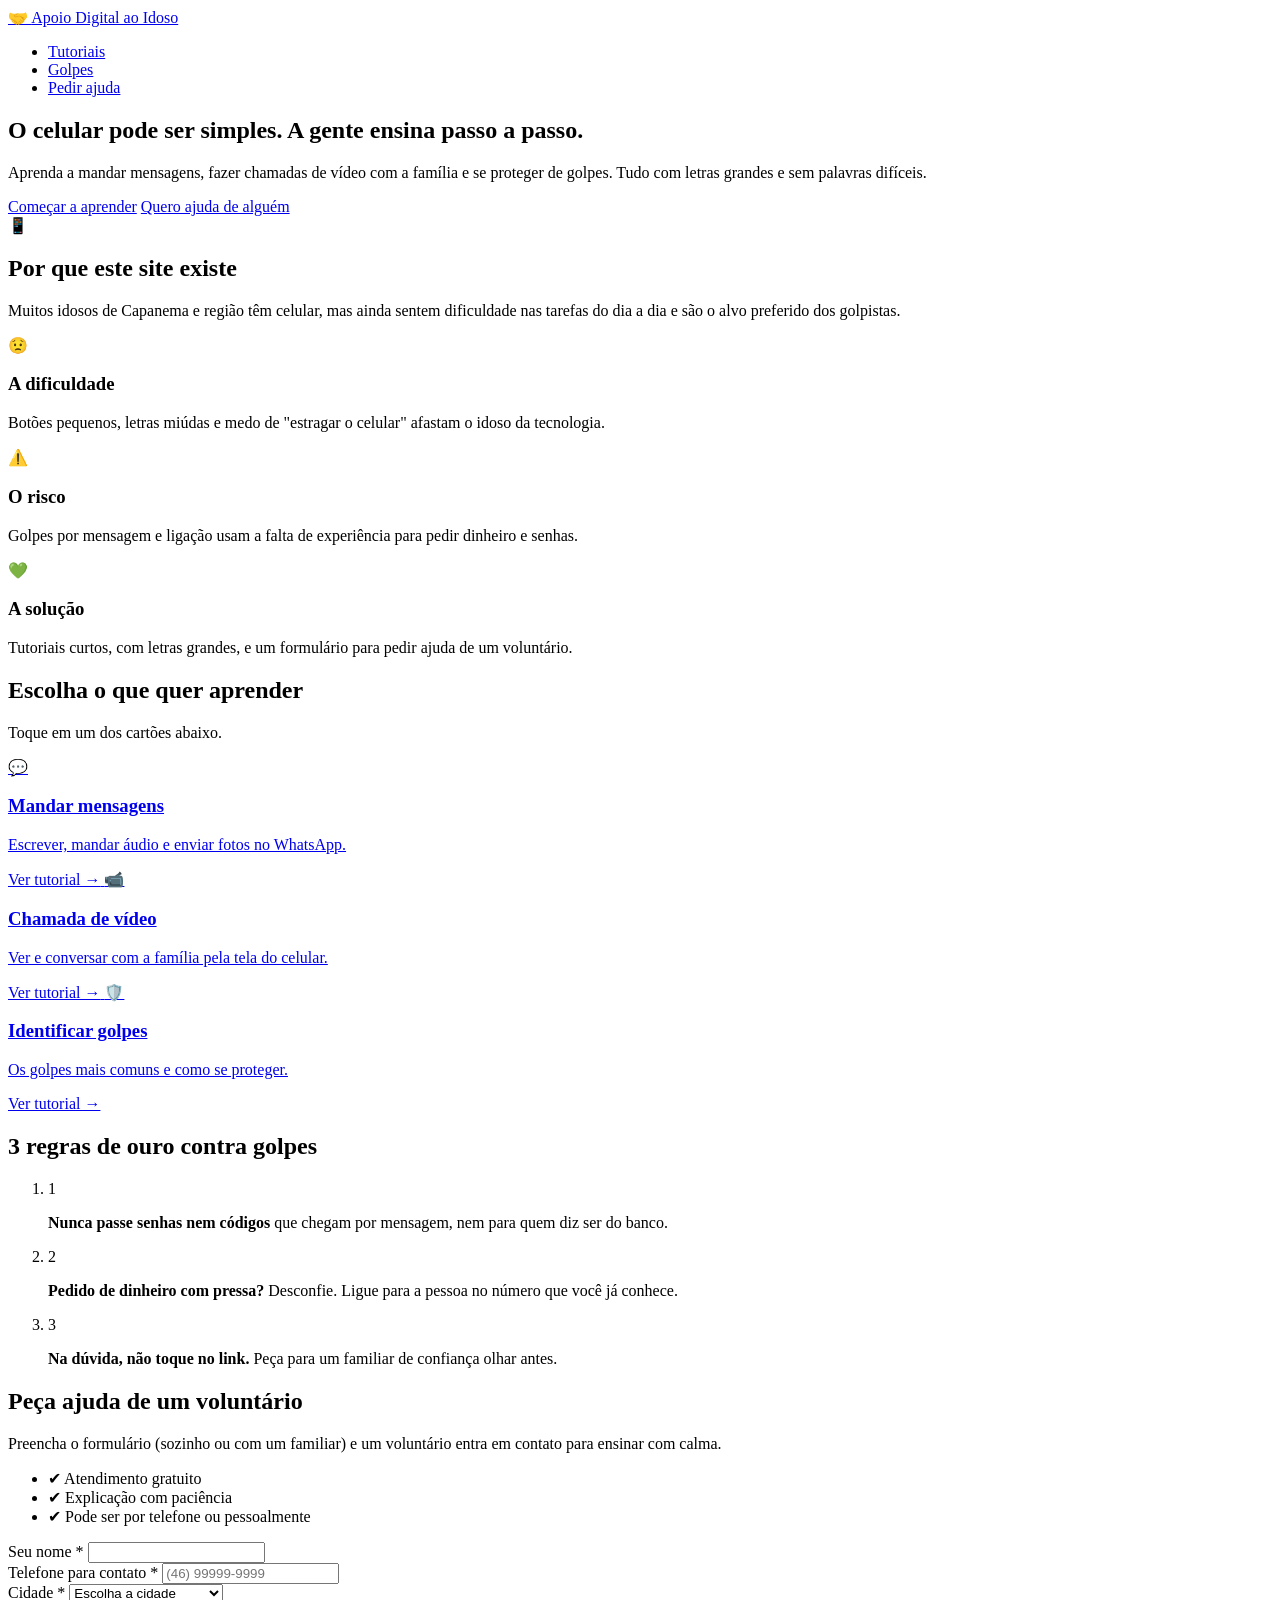
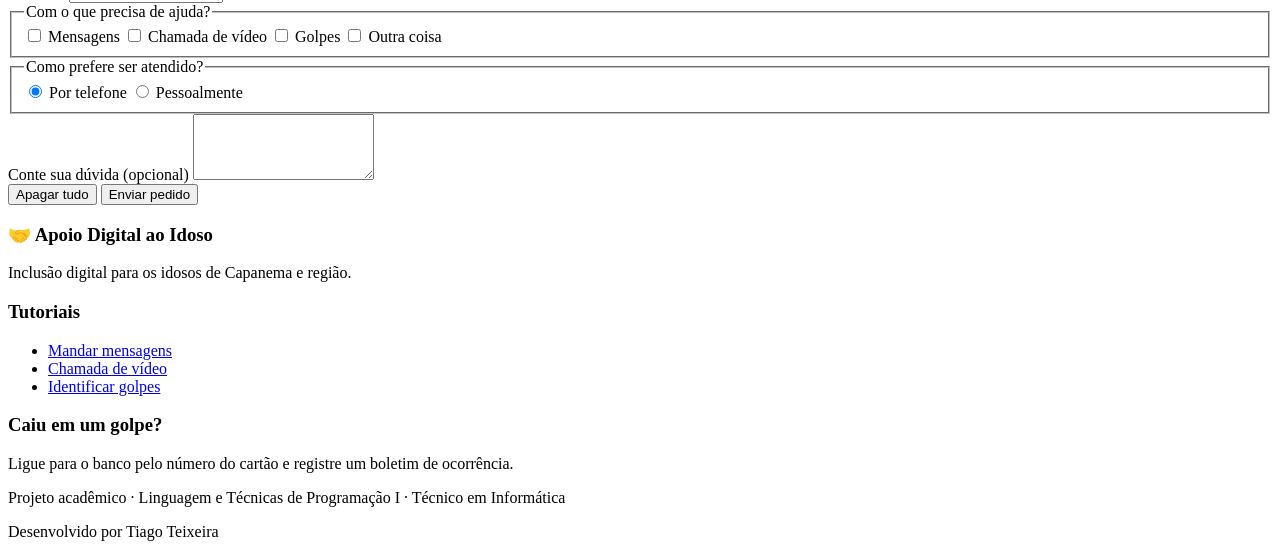
==== index.html @ 799667c9 "Estrutura HTML das páginas e README do projeto" ====
<!DOCTYPE html>
<html lang="pt-BR">
<head>
  <meta charset="UTF-8">
  <!-- viewport: obrigatório para o design responsivo funcionar no celular -->
  <meta name="viewport" content="width=device-width, initial-scale=1.0">
  <meta name="description" content="Apoio Digital ao Idoso: tutoriais simples, com letras grandes, para usar mensagens, fazer chamadas de vídeo e reconhecer golpes no celular.">
  <title>Apoio Digital ao Idoso | Capanema e Região</title>
  <link rel="icon" href="data:image/svg+xml,<svg xmlns='http://www.w3.org/2000/svg' viewBox='0 0 100 100'><text y='.9em' font-size='90'>🤝</text></svg>">
  <link rel="preconnect" href="https://fonts.googleapis.com">
  <link rel="preconnect" href="https://fonts.gstatic.com" crossorigin>
  <link href="https://fonts.googleapis.com/css2?family=Atkinson+Hyperlegible:wght@400;700&display=swap" rel="stylesheet">
  <link rel="stylesheet" href="css/style.css">
</head>
<body>

  <!-- ========== CABEÇALHO ========== -->
  <header class="cabecalho">
    <div class="container cabecalho-conteudo">
      <a href="index.html" class="logo">
        <span aria-hidden="true">🤝</span>
        <span>Apoio Digital ao Idoso</span>
      </a>
      <nav aria-label="Menu principal">
        <ul class="menu">
          <li><a href="#tutoriais">Tutoriais</a></li>
          <li><a href="golpes.html">Golpes</a></li>
          <li><a href="#ajuda" class="menu-destaque">Pedir ajuda</a></li>
        </ul>
      </nav>
    </div>
  </header>

  <main>

    <!-- ========== HERO (apresentação) ========== -->
    <section class="hero">
      <div class="container hero-conteudo">
        <div class="hero-texto">
          <h1>O celular pode ser simples. A gente ensina passo a passo.</h1>
          <p>
            Aprenda a mandar mensagens, fazer chamadas de vídeo com a família
            e se proteger de golpes. Tudo com letras grandes e sem palavras difíceis.
          </p>
          <div class="hero-botoes">
            <a href="#tutoriais" class="botao botao-primario">Começar a aprender</a>
            <a href="#ajuda" class="botao botao-secundario">Quero ajuda de alguém</a>
          </div>
        </div>
        <div class="hero-ilustracao" aria-hidden="true">📱</div>
      </div>
    </section>

    <!-- ========== A DEMANDA ========== -->
    <section id="demanda" class="secao">
      <div class="container">
        <h2 class="secao-titulo">Por que este site existe</h2>
        <p class="secao-subtitulo">
          Muitos idosos de Capanema e região têm celular, mas ainda sentem dificuldade
          nas tarefas do dia a dia e são o alvo preferido dos golpistas.
        </p>

        <div class="demanda">
          <article class="demanda-card">
            <span class="demanda-icone" aria-hidden="true">😟</span>
            <h3>A dificuldade</h3>
            <p>Botões pequenos, letras miúdas e medo de "estragar o celular" afastam o idoso da tecnologia.</p>
          </article>
          <article class="demanda-card">
            <span class="demanda-icone" aria-hidden="true">⚠️</span>
            <h3>O risco</h3>
            <p>Golpes por mensagem e ligação usam a falta de experiência para pedir dinheiro e senhas.</p>
          </article>
          <article class="demanda-card">
            <span class="demanda-icone" aria-hidden="true">💚</span>
            <h3>A solução</h3>
            <p>Tutoriais curtos, com letras grandes, e um formulário para pedir ajuda de um voluntário.</p>
          </article>
        </div>
      </div>
    </section>

    <!-- ========== TUTORIAIS ========== -->
    <section id="tutoriais" class="secao secao-alternada">
      <div class="container">
        <h2 class="secao-titulo">Escolha o que quer aprender</h2>
        <p class="secao-subtitulo">Toque em um dos cartões abaixo.</p>

        <div class="tutoriais">
          <a href="mensagens.html" class="card-tutorial">
            <span class="card-icone" aria-hidden="true">💬</span>
            <h3>Mandar mensagens</h3>
            <p>Escrever, mandar áudio e enviar fotos no WhatsApp.</p>
            <span class="card-acao">Ver tutorial →</span>
          </a>

          <a href="chamada-video.html" class="card-tutorial">
            <span class="card-icone" aria-hidden="true">📹</span>
            <h3>Chamada de vídeo</h3>
            <p>Ver e conversar com a família pela tela do celular.</p>
            <span class="card-acao">Ver tutorial →</span>
          </a>

          <a href="golpes.html" class="card-tutorial card-alerta">
            <span class="card-icone" aria-hidden="true">🛡️</span>
            <h3>Identificar golpes</h3>
            <p>Os golpes mais comuns e como se proteger.</p>
            <span class="card-acao">Ver tutorial →</span>
          </a>
        </div>
      </div>
    </section>

    <!-- ========== REGRAS DE OURO ========== -->
    <section class="secao">
      <div class="container">
        <h2 class="secao-titulo">3 regras de ouro contra golpes</h2>

        <ol class="regras">
          <li class="regra">
            <span class="regra-numero">1</span>
            <p><strong>Nunca passe senhas nem códigos</strong> que chegam por mensagem, nem para quem diz ser do banco.</p>
          </li>
          <li class="regra">
            <span class="regra-numero">2</span>
            <p><strong>Pedido de dinheiro com pressa?</strong> Desconfie. Ligue para a pessoa no número que você já conhece.</p>
          </li>
          <li class="regra">
            <span class="regra-numero">3</span>
            <p><strong>Na dúvida, não toque no link.</strong> Peça para um familiar de confiança olhar antes.</p>
          </li>
        </ol>
      </div>
    </section>

    <!-- ========== PEDIR AJUDA (formulário) ========== -->
    <section id="ajuda" class="secao secao-alternada">
      <div class="container ajuda">
        <aside class="ajuda-info">
          <h2>Peça ajuda de um voluntário</h2>
          <p>
            Preencha o formulário (sozinho ou com um familiar) e um voluntário
            entra em contato para ensinar com calma.
          </p>
          <ul class="vantagens">
            <li>✔ Atendimento gratuito</li>
            <li>✔ Explicação com paciência</li>
            <li>✔ Pode ser por telefone ou pessoalmente</li>
          </ul>
        </aside>

        <!-- O site é estático (sem servidor): o envio leva para a página obrigado.html -->
        <form class="formulario" action="obrigado.html" method="get">

          <div class="linha">
            <div class="campo">
              <label for="nome">Seu nome *</label>
              <input type="text" id="nome" name="nome" required>
            </div>
            <div class="campo">
              <label for="telefone">Telefone para contato *</label>
              <input type="tel" id="telefone" name="telefone" placeholder="(46) 99999-9999" required>
            </div>
          </div>

          <div class="campo">
            <label for="municipio">Cidade *</label>
            <select id="municipio" name="municipio" required>
              <option value="">Escolha a cidade</option>
              <option>Capanema</option>
              <option>Planalto</option>
              <option>Pérola d'Oeste</option>
              <option>Realeza</option>
              <option>Pranchita</option>
              <option>Ampére</option>
              <option>Bela Vista da Caroba</option>
              <option>Santa Izabel do Oeste</option>
              <option>Outra</option>
            </select>
          </div>

          <fieldset>
            <legend>Com o que precisa de ajuda?</legend>
            <div class="opcoes">
              <label><input type="checkbox" name="assunto" value="mensagens"> Mensagens</label>
              <label><input type="checkbox" name="assunto" value="video"> Chamada de vídeo</label>
              <label><input type="checkbox" name="assunto" value="golpes"> Golpes</label>
              <label><input type="checkbox" name="assunto" value="outro"> Outra coisa</label>
            </div>
          </fieldset>

          <fieldset>
            <legend>Como prefere ser atendido?</legend>
            <div class="opcoes">
              <label><input type="radio" name="atendimento" value="telefone" checked> Por telefone</label>
              <label><input type="radio" name="atendimento" value="presencial"> Pessoalmente</label>
            </div>
          </fieldset>

          <div class="campo">
            <label for="mensagem">Conte sua dúvida (opcional)</label>
            <textarea id="mensagem" name="mensagem" rows="4"></textarea>
          </div>

          <div class="form-botoes">
            <button type="reset" class="botao botao-limpar">Apagar tudo</button>
            <button type="submit" class="botao botao-primario">Enviar pedido</button>
          </div>
        </form>
      </div>
    </section>

  </main>

  <!-- ========== RODAPÉ ========== -->
  <footer class="rodape">
    <div class="container rodape-conteudo">
      <div class="rodape-coluna">
        <h3>🤝 Apoio Digital ao Idoso</h3>
        <p>Inclusão digital para os idosos de Capanema e região.</p>
      </div>
      <div class="rodape-coluna">
        <h3>Tutoriais</h3>
        <ul>
          <li><a href="mensagens.html">Mandar mensagens</a></li>
          <li><a href="chamada-video.html">Chamada de vídeo</a></li>
          <li><a href="golpes.html">Identificar golpes</a></li>
        </ul>
      </div>
      <div class="rodape-coluna">
        <h3>Caiu em um golpe?</h3>
        <p>Ligue para o banco pelo número do cartão e registre um boletim de ocorrência.</p>
      </div>
    </div>
    <div class="container rodape-final">
      <p>Projeto acadêmico · Linguagem e Técnicas de Programação I · Técnico em Informática</p>
      <p>Desenvolvido por Tiago Teixeira</p>
    </div>
  </footer>

</body>
</html>
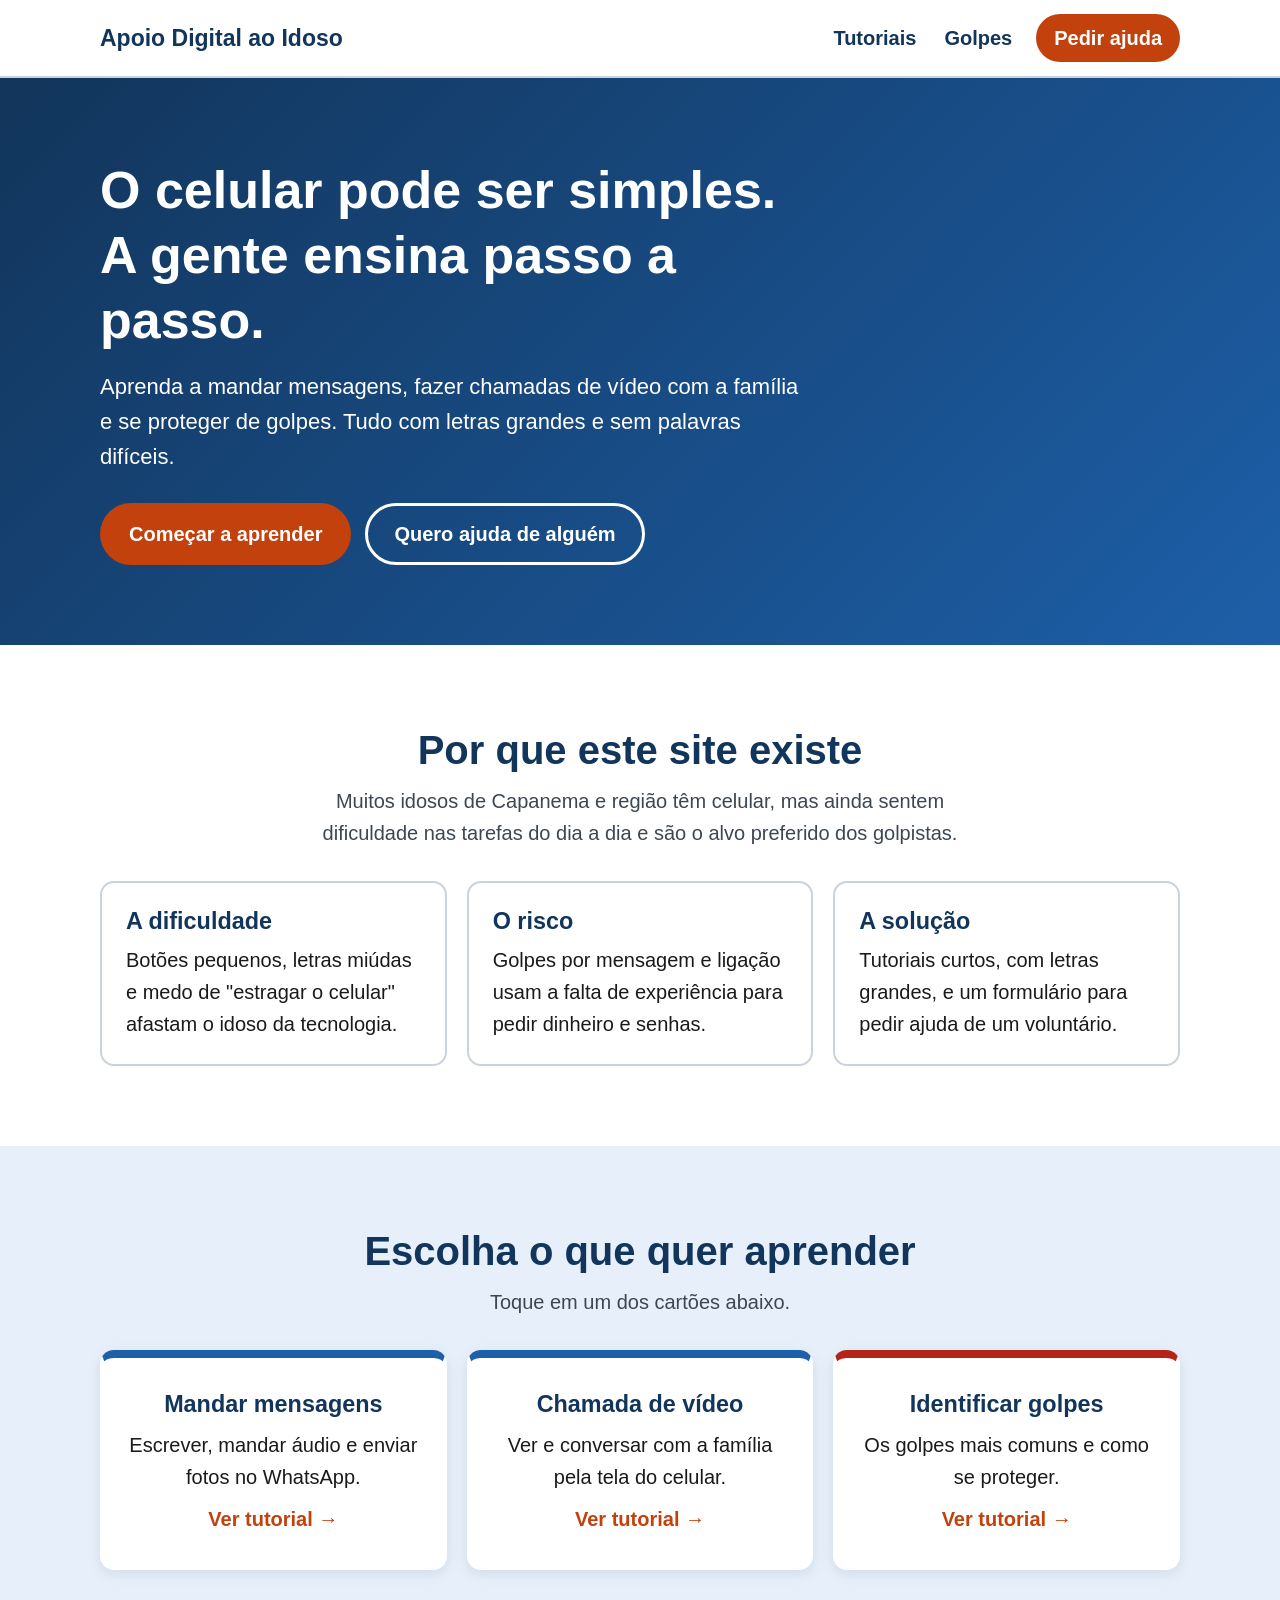
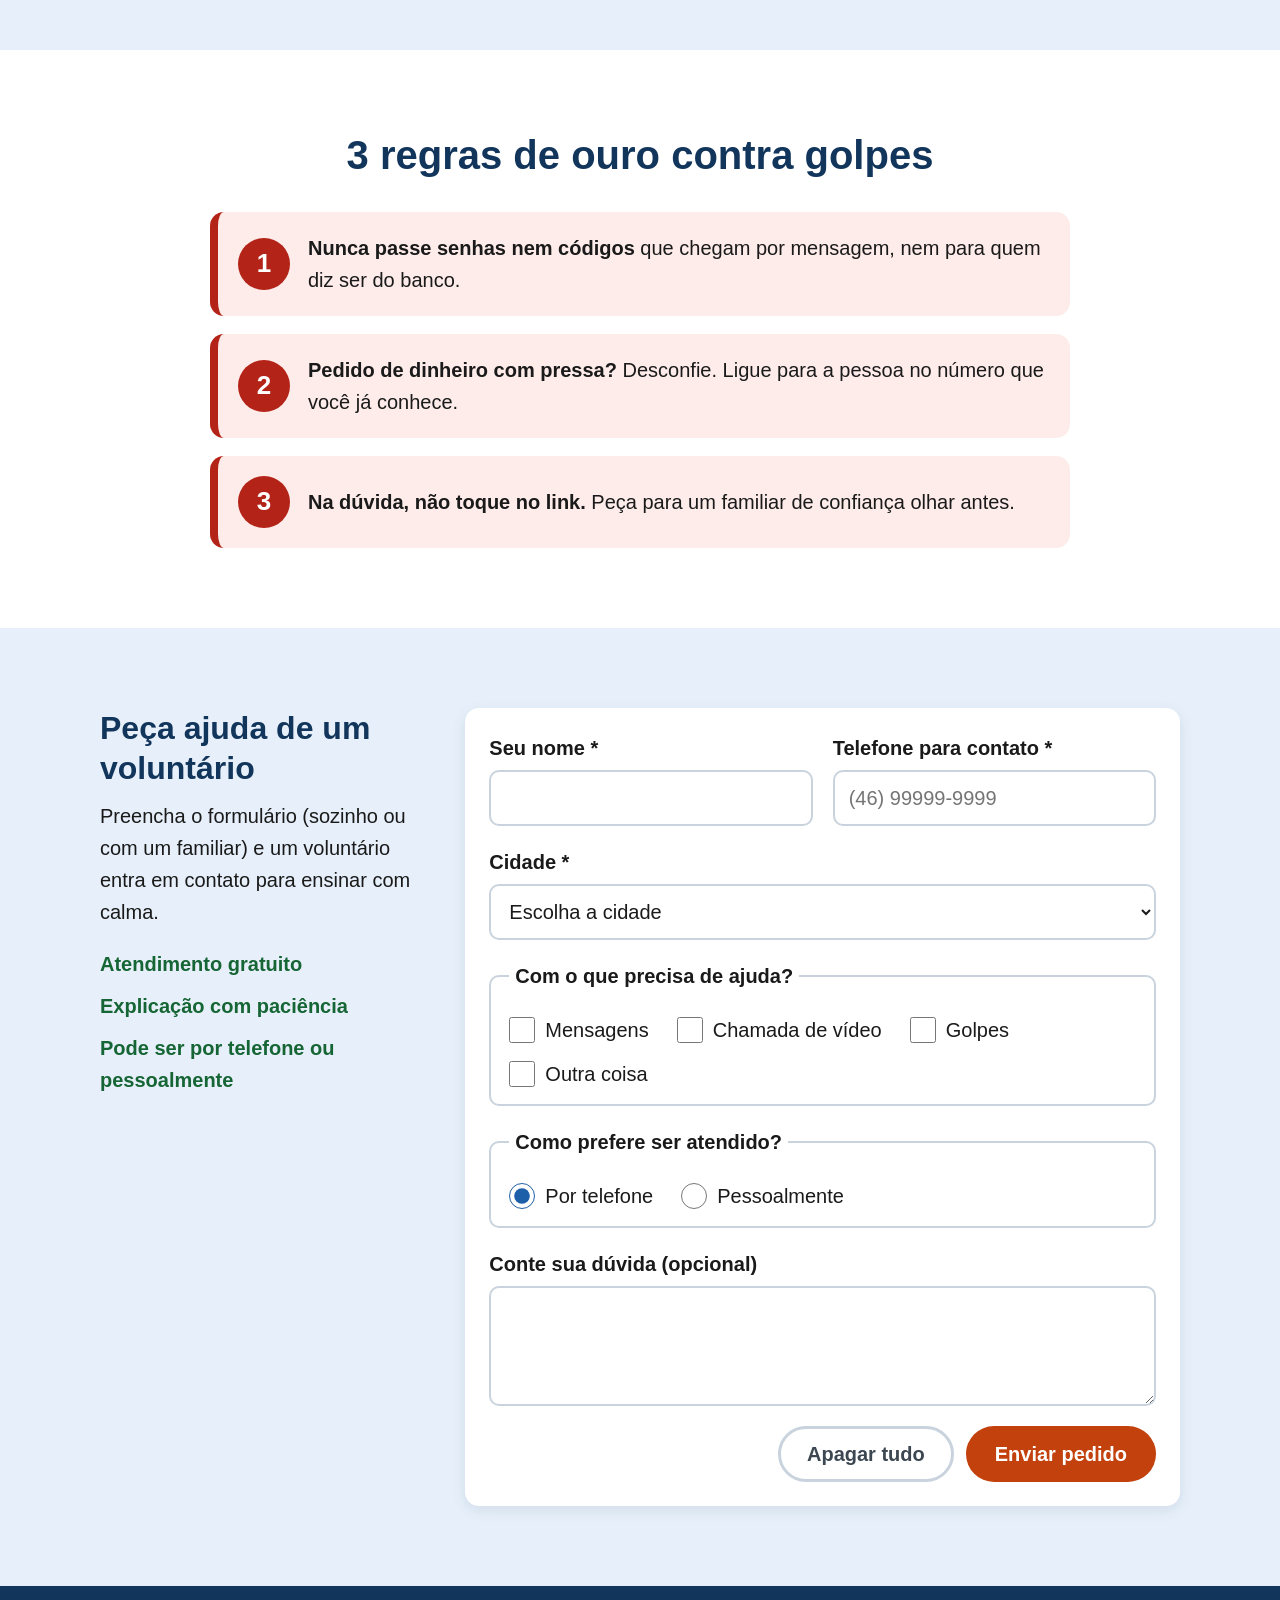
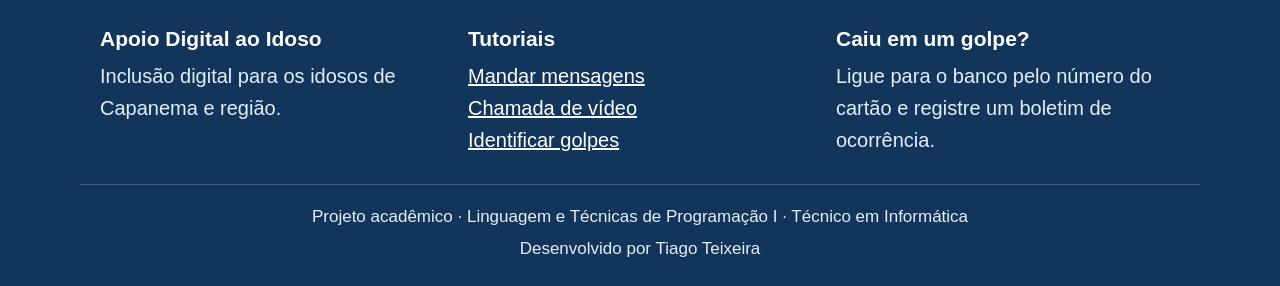
==== commit 29410be6: "ajustes no index: tira emojis e simplifica comentarios" ====
--- a/index.html
+++ b/index.html
@@ -2,11 +2,9 @@
 <html lang="pt-BR">
 <head>
   <meta charset="UTF-8">
-  <!-- viewport: obrigatório para o design responsivo funcionar no celular -->
   <meta name="viewport" content="width=device-width, initial-scale=1.0">
   <meta name="description" content="Apoio Digital ao Idoso: tutoriais simples, com letras grandes, para usar mensagens, fazer chamadas de vídeo e reconhecer golpes no celular.">
   <title>Apoio Digital ao Idoso | Capanema e Região</title>
-  <link rel="icon" href="data:image/svg+xml,<svg xmlns='http://www.w3.org/2000/svg' viewBox='0 0 100 100'><text y='.9em' font-size='90'>🤝</text></svg>">
   <link rel="preconnect" href="https://fonts.googleapis.com">
   <link rel="preconnect" href="https://fonts.gstatic.com" crossorigin>
   <link href="https://fonts.googleapis.com/css2?family=Atkinson+Hyperlegible:wght@400;700&display=swap" rel="stylesheet">
@@ -14,11 +12,10 @@
 </head>
 <body>
 
-  <!-- ========== CABEÇALHO ========== -->
+  <!-- cabeçalho -->
   <header class="cabecalho">
     <div class="container cabecalho-conteudo">
       <a href="index.html" class="logo">
-        <span aria-hidden="true">🤝</span>
         <span>Apoio Digital ao Idoso</span>
       </a>
       <nav aria-label="Menu principal">
@@ -33,7 +30,7 @@
 
   <main>
 
-    <!-- ========== HERO (apresentação) ========== -->
+    <!-- hero (apresentação) -->
     <section class="hero">
       <div class="container hero-conteudo">
         <div class="hero-texto">
@@ -47,11 +44,10 @@
             <a href="#ajuda" class="botao botao-secundario">Quero ajuda de alguém</a>
           </div>
         </div>
-        <div class="hero-ilustracao" aria-hidden="true">📱</div>
-      </div>
-    </section>
-
-    <!-- ========== A DEMANDA ========== -->
+      </div>
+    </section>
+
+    <!-- a demanda -->
     <section id="demanda" class="secao">
       <div class="container">
         <h2 class="secao-titulo">Por que este site existe</h2>
@@ -62,17 +58,14 @@
 
         <div class="demanda">
           <article class="demanda-card">
-            <span class="demanda-icone" aria-hidden="true">😟</span>
             <h3>A dificuldade</h3>
             <p>Botões pequenos, letras miúdas e medo de "estragar o celular" afastam o idoso da tecnologia.</p>
           </article>
           <article class="demanda-card">
-            <span class="demanda-icone" aria-hidden="true">⚠️</span>
             <h3>O risco</h3>
             <p>Golpes por mensagem e ligação usam a falta de experiência para pedir dinheiro e senhas.</p>
           </article>
           <article class="demanda-card">
-            <span class="demanda-icone" aria-hidden="true">💚</span>
             <h3>A solução</h3>
             <p>Tutoriais curtos, com letras grandes, e um formulário para pedir ajuda de um voluntário.</p>
           </article>
@@ -80,7 +73,7 @@
       </div>
     </section>
 
-    <!-- ========== TUTORIAIS ========== -->
+    <!-- tutoriais -->
     <section id="tutoriais" class="secao secao-alternada">
       <div class="container">
         <h2 class="secao-titulo">Escolha o que quer aprender</h2>
@@ -88,21 +81,18 @@
 
         <div class="tutoriais">
           <a href="mensagens.html" class="card-tutorial">
-            <span class="card-icone" aria-hidden="true">💬</span>
             <h3>Mandar mensagens</h3>
             <p>Escrever, mandar áudio e enviar fotos no WhatsApp.</p>
             <span class="card-acao">Ver tutorial →</span>
           </a>
 
           <a href="chamada-video.html" class="card-tutorial">
-            <span class="card-icone" aria-hidden="true">📹</span>
             <h3>Chamada de vídeo</h3>
             <p>Ver e conversar com a família pela tela do celular.</p>
             <span class="card-acao">Ver tutorial →</span>
           </a>
 
           <a href="golpes.html" class="card-tutorial card-alerta">
-            <span class="card-icone" aria-hidden="true">🛡️</span>
             <h3>Identificar golpes</h3>
             <p>Os golpes mais comuns e como se proteger.</p>
             <span class="card-acao">Ver tutorial →</span>
@@ -111,7 +101,7 @@
       </div>
     </section>
 
-    <!-- ========== REGRAS DE OURO ========== -->
+    <!-- regras de ouro -->
     <section class="secao">
       <div class="container">
         <h2 class="secao-titulo">3 regras de ouro contra golpes</h2>
@@ -133,7 +123,7 @@
       </div>
     </section>
 
-    <!-- ========== PEDIR AJUDA (formulário) ========== -->
+    <!-- pedir ajuda (formulário) -->
     <section id="ajuda" class="secao secao-alternada">
       <div class="container ajuda">
         <aside class="ajuda-info">
@@ -143,13 +133,13 @@
             entra em contato para ensinar com calma.
           </p>
           <ul class="vantagens">
-            <li>✔ Atendimento gratuito</li>
-            <li>✔ Explicação com paciência</li>
-            <li>✔ Pode ser por telefone ou pessoalmente</li>
+            <li>Atendimento gratuito</li>
+            <li>Explicação com paciência</li>
+            <li>Pode ser por telefone ou pessoalmente</li>
           </ul>
         </aside>
 
-        <!-- O site é estático (sem servidor): o envio leva para a página obrigado.html -->
+        <!-- sem back-end, por enquanto o form so manda pra pagina obrigado -->
         <form class="formulario" action="obrigado.html" method="get">
 
           <div class="linha">
@@ -212,11 +202,11 @@
 
   </main>
 
-  <!-- ========== RODAPÉ ========== -->
+  <!-- rodapé -->
   <footer class="rodape">
     <div class="container rodape-conteudo">
       <div class="rodape-coluna">
-        <h3>🤝 Apoio Digital ao Idoso</h3>
+        <h3>Apoio Digital ao Idoso</h3>
         <p>Inclusão digital para os idosos de Capanema e região.</p>
       </div>
       <div class="rodape-coluna">
--- a/css/style.css
+++ b/css/style.css
@@ -0,0 +1,817 @@
+/* =========================================================
+   APOIO DIGITAL AO IDOSO — Folha de estilos
+   Pensado para o público idoso:
+   - letras grandes (base de 20px) e fonte de fácil leitura
+   - alto contraste entre texto e fundo
+   - botões grandes, fáceis de tocar (mínimo de 56px de altura)
+   Abordagem MOBILE-FIRST: estilos base para o celular e
+   media queries (min-width) para tablet (600px) e desktop (900px).
+   Layout todo construído com FLEXBOX.
+   ========================================================= */
+
+
+/* ---------- 1. Variáveis ---------- */
+:root {
+  --azul-escuro: #12355b;
+  --azul: #1d5fa8;
+  --azul-claro: #e7f0fa;
+  --laranja: #c2410c;
+  --laranja-escuro: #9a3412;
+  --vermelho: #b42318;
+  --vermelho-claro: #fdecea;
+  --verde: #166534;
+  --texto: #1a1a1a;
+  --texto-suave: #3d4752;
+  --fundo: #ffffff;
+  --borda: #c9d3de;
+  --raio: 14px;
+  --sombra: 0 4px 14px rgba(18, 53, 91, 0.10);
+}
+
+
+/* ---------- 2. Reset e estilos gerais ---------- */
+* {
+  margin: 0;
+  padding: 0;
+  box-sizing: border-box;
+}
+
+html {
+  font-size: 125%; /* 1rem = 20px: letra maior que o padrão (16px) */
+  scroll-behavior: smooth;
+}
+
+body {
+  font-family: "Atkinson Hyperlegible", Verdana, Arial, sans-serif;
+  line-height: 1.6;
+  color: var(--texto);
+  background-color: var(--fundo);
+}
+
+h1, h2, h3 {
+  line-height: 1.25;
+  color: var(--azul-escuro);
+}
+
+a {
+  color: var(--azul);
+}
+
+/* Foco bem visível para quem navega pelo teclado */
+a:focus-visible,
+button:focus-visible {
+  outline: 4px solid var(--laranja);
+  outline-offset: 3px;
+}
+
+.container {
+  width: 100%;
+  max-width: 1120px;
+  margin: 0 auto;
+  padding: 0 20px;
+}
+
+
+/* ---------- 3. Botões ---------- */
+.botao {
+  display: inline-flex;          /* flex para centralizar o texto no botão */
+  justify-content: center;
+  align-items: center;
+  min-height: 56px;              /* área de toque grande */
+  padding: 12px 26px;
+  border: 3px solid transparent;
+  border-radius: 999px;
+  font-family: inherit;
+  font-size: 1rem;
+  font-weight: 700;
+  text-align: center;
+  text-decoration: none;
+  cursor: pointer;
+  transition: transform 0.2s, background-color 0.2s;
+}
+
+.botao:hover {
+  transform: translateY(-2px);
+}
+
+.botao-primario {
+  background-color: var(--laranja);
+  color: #ffffff;
+}
+
+.botao-primario:hover {
+  background-color: var(--laranja-escuro);
+}
+
+.botao-secundario {
+  border-color: #ffffff;
+  color: #ffffff;
+}
+
+.botao-secundario:hover {
+  background-color: rgba(255, 255, 255, 0.15);
+}
+
+.botao-secundario-escuro {
+  border-color: var(--azul);
+  color: var(--azul);
+}
+
+.botao-secundario-escuro:hover {
+  background-color: var(--azul-claro);
+}
+
+.botao-limpar {
+  background-color: #ffffff;
+  border-color: var(--borda);
+  color: var(--texto-suave);
+}
+
+
+/* ---------- 4. Cabeçalho e menu ---------- */
+.cabecalho {
+  background-color: #ffffff;
+  border-bottom: 2px solid var(--borda);
+}
+
+/* Celular: logo em cima e menu embaixo */
+.cabecalho-conteudo {
+  display: flex;
+  flex-direction: column;
+  align-items: center;
+  gap: 10px;
+  padding-top: 14px;
+  padding-bottom: 14px;
+}
+
+.logo {
+  display: flex;
+  align-items: center;
+  gap: 10px;
+  font-size: 1.15rem;
+  font-weight: 700;
+  color: var(--azul-escuro);
+  text-decoration: none;
+}
+
+.menu {
+  display: flex;
+  flex-wrap: wrap;
+  justify-content: center;
+  gap: 8px 20px;
+  list-style: none;
+}
+
+.menu a {
+  display: block;
+  padding: 8px 4px;
+  font-weight: 700;
+  color: var(--azul-escuro);
+  text-decoration: none;
+}
+
+.menu a:hover {
+  text-decoration: underline;
+}
+
+.menu .menu-destaque {
+  padding: 8px 18px;
+  border-radius: 999px;
+  background-color: var(--laranja);
+  color: #ffffff;
+}
+
+
+/* ---------- 5. Hero ---------- */
+.hero {
+  padding: 48px 0;
+  background: linear-gradient(135deg, var(--azul-escuro), var(--azul));
+  color: #ffffff;
+}
+
+.hero-conteudo {
+  display: flex;
+  flex-direction: column;
+  align-items: center;
+  gap: 24px;
+}
+
+.hero h1 {
+  margin-bottom: 16px;
+  font-size: 1.8rem;
+  color: #ffffff;
+}
+
+.hero-texto p {
+  font-size: 1.1rem;
+}
+
+.hero-botoes {
+  display: flex;
+  flex-direction: column; /* celular: um botão embaixo do outro */
+  gap: 14px;
+  margin-top: 28px;
+}
+
+.hero-ilustracao {
+  display: flex;
+  justify-content: center;
+  align-items: center;
+  width: 160px;
+  height: 160px;
+  border-radius: 50%;
+  background-color: rgba(255, 255, 255, 0.12);
+  font-size: 5rem;
+}
+
+
+/* ---------- 6. Seções ---------- */
+.secao {
+  padding: 56px 0;
+}
+
+.secao-alternada {
+  background-color: var(--azul-claro);
+}
+
+.secao-titulo {
+  font-size: 1.6rem;
+  text-align: center;
+}
+
+.secao-subtitulo {
+  max-width: 700px;
+  margin: 10px auto 32px;
+  text-align: center;
+  color: var(--texto-suave);
+}
+
+
+/* ---------- 7. A demanda ---------- */
+.demanda {
+  display: flex;
+  flex-direction: column;
+  gap: 20px;
+}
+
+.demanda-card {
+  flex: 1; /* os três cards dividem o espaço igualmente */
+  display: flex;
+  flex-direction: column;
+  gap: 8px;
+  padding: 24px;
+  border: 2px solid var(--borda);
+  border-radius: var(--raio);
+  background-color: #ffffff;
+}
+
+.demanda-icone {
+  font-size: 2.2rem;
+}
+
+
+/* ---------- 8. Cards de tutoriais ---------- */
+.tutoriais {
+  display: flex;
+  flex-wrap: wrap;
+  gap: 20px;
+}
+
+/* O card inteiro é um link: fácil de tocar */
+.card-tutorial {
+  flex: 1 1 100%;
+  display: flex;
+  flex-direction: column;
+  align-items: center;
+  gap: 10px;
+  padding: 32px 24px;
+  border: 3px solid transparent;
+  border-top: 8px solid var(--azul);
+  border-radius: var(--raio);
+  background-color: #ffffff;
+  color: var(--texto);
+  text-align: center;
+  text-decoration: none;
+  box-shadow: var(--sombra);
+  transition: transform 0.2s, border-color 0.2s;
+}
+
+.card-tutorial:hover {
+  transform: translateY(-4px);
+  border-color: var(--azul);
+}
+
+.card-alerta {
+  border-top-color: var(--vermelho);
+}
+
+.card-alerta:hover {
+  border-color: var(--vermelho);
+}
+
+.card-icone {
+  font-size: 3.2rem;
+}
+
+/* margin-top: auto empurra o "Ver tutorial" para o fim do card */
+.card-acao {
+  margin-top: auto;
+  font-weight: 700;
+  color: var(--laranja);
+}
+
+
+/* ---------- 9. Regras de ouro ---------- */
+.regras {
+  display: flex;
+  flex-direction: column;
+  gap: 18px;
+  max-width: 860px;
+  margin: 32px auto 0;
+  list-style: none;
+}
+
+.regra {
+  display: flex;
+  align-items: center;
+  gap: 18px;
+  padding: 20px;
+  border-left: 8px solid var(--vermelho);
+  border-radius: var(--raio);
+  background-color: var(--vermelho-claro);
+}
+
+.regra-numero {
+  flex-shrink: 0; /* o círculo não amassa */
+  display: flex;
+  justify-content: center;
+  align-items: center;
+  width: 52px;
+  height: 52px;
+  border-radius: 50%;
+  background-color: var(--vermelho);
+  color: #ffffff;
+  font-size: 1.3rem;
+  font-weight: 700;
+}
+
+
+/* ---------- 10. Formulário de ajuda ---------- */
+.ajuda {
+  display: flex;
+  flex-direction: column;
+  gap: 32px;
+}
+
+.ajuda-info {
+  flex: 1;
+}
+
+.ajuda-info h2 {
+  margin-bottom: 12px;
+  font-size: 1.6rem;
+}
+
+.vantagens {
+  display: flex;
+  flex-direction: column;
+  gap: 10px;
+  margin-top: 20px;
+  list-style: none;
+  font-weight: 700;
+  color: var(--verde);
+}
+
+.formulario {
+  flex: 2; /* o formulário ocupa o dobro do espaço do texto */
+  display: flex;
+  flex-direction: column;
+  gap: 20px;
+  padding: 24px;
+  border-radius: var(--raio);
+  background-color: #ffffff;
+  box-shadow: var(--sombra);
+}
+
+/* Celular: campos um embaixo do outro */
+.linha {
+  display: flex;
+  flex-direction: column;
+  gap: 20px;
+}
+
+.campo {
+  flex: 1;
+  display: flex;
+  flex-direction: column;
+  gap: 6px;
+}
+
+.campo label,
+legend {
+  font-weight: 700;
+}
+
+input[type="text"],
+input[type="tel"],
+select,
+textarea {
+  width: 100%;
+  min-height: 56px;
+  padding: 12px 14px;
+  border: 2px solid var(--borda);
+  border-radius: 10px;
+  font-family: inherit;
+  font-size: 1rem;
+  color: var(--texto);
+  background-color: #ffffff;
+}
+
+input:focus,
+select:focus,
+textarea:focus {
+  outline: 3px solid var(--azul);
+  border-color: var(--azul);
+}
+
+fieldset {
+  padding: 14px 18px;
+  border: 2px solid var(--borda);
+  border-radius: 10px;
+}
+
+legend {
+  padding: 0 6px;
+}
+
+.opcoes {
+  display: flex;
+  flex-wrap: wrap;
+  gap: 12px 28px;
+  margin-top: 8px;
+}
+
+.opcoes label {
+  display: flex;
+  align-items: center;
+  gap: 10px;
+  cursor: pointer;
+}
+
+/* Caixinhas maiores, fáceis de marcar */
+input[type="radio"],
+input[type="checkbox"] {
+  width: 26px;
+  height: 26px;
+  accent-color: var(--azul);
+}
+
+.form-botoes {
+  display: flex;
+  flex-direction: column-reverse; /* celular: "Enviar" fica em cima */
+  gap: 12px;
+}
+
+
+/* ---------- 11. Páginas de tutorial ---------- */
+.tutorial-topo {
+  padding: 40px 0;
+  background-color: var(--azul-escuro);
+  color: #ffffff;
+}
+
+.tutorial-topo-alerta {
+  background-color: var(--vermelho);
+}
+
+.tutorial-topo-conteudo {
+  display: flex;
+  flex-direction: column;
+  align-items: center;
+  gap: 16px;
+  text-align: center;
+}
+
+.tutorial-topo h1 {
+  margin-bottom: 10px;
+  font-size: 1.7rem;
+  color: #ffffff;
+}
+
+.tutorial-icone {
+  font-size: 4rem;
+}
+
+.tutorial {
+  padding-top: 40px;
+  padding-bottom: 56px;
+}
+
+.bloco-tutorial + .bloco-tutorial {
+  margin-top: 48px;
+}
+
+.bloco-tutorial h2 {
+  margin-bottom: 20px;
+  padding-bottom: 8px;
+  border-bottom: 3px solid var(--azul-claro);
+  font-size: 1.4rem;
+}
+
+/* Lista de passos: número à esquerda, texto à direita */
+.passos {
+  display: flex;
+  flex-direction: column;
+  gap: 16px;
+  list-style: none;
+}
+
+.passo {
+  display: flex;
+  align-items: flex-start;
+  gap: 18px;
+  padding: 20px;
+  border: 2px solid var(--borda);
+  border-radius: var(--raio);
+  background-color: #ffffff;
+}
+
+.passo-numero {
+  flex-shrink: 0;
+  display: flex;
+  justify-content: center;
+  align-items: center;
+  width: 52px;
+  height: 52px;
+  border-radius: 50%;
+  background-color: var(--azul);
+  color: #ffffff;
+  font-size: 1.3rem;
+  font-weight: 700;
+}
+
+.passo-texto {
+  flex: 1;
+}
+
+.passo-texto h3 {
+  margin-bottom: 4px;
+  font-size: 1.15rem;
+}
+
+.passo-dica {
+  margin-top: 10px;
+  padding: 10px 14px;
+  border-radius: 10px;
+  background-color: #fff7e6;
+  color: var(--texto-suave);
+}
+
+/* Cards de golpes */
+.golpes {
+  display: flex;
+  flex-wrap: wrap;
+  gap: 20px;
+}
+
+.card-golpe {
+  flex: 1 1 100%;
+  display: flex;
+  flex-direction: column;
+  gap: 10px;
+  padding: 24px;
+  border: 2px solid var(--borda);
+  border-top: 8px solid var(--vermelho);
+  border-radius: var(--raio);
+  background-color: #ffffff;
+}
+
+/* margin-top: auto alinha o "O que fazer" no fim do card */
+.golpe-fazer {
+  margin-top: auto;
+  padding: 12px 14px;
+  border-radius: 10px;
+  background-color: #eaf6ee;
+  color: var(--verde);
+}
+
+/* Sinais de alerta: "etiquetas" que quebram linha */
+.sinais {
+  display: flex;
+  flex-wrap: wrap;
+  gap: 12px;
+  list-style: none;
+}
+
+.sinais li {
+  padding: 10px 18px;
+  border-radius: 999px;
+  background-color: var(--vermelho-claro);
+  color: var(--vermelho);
+  font-weight: 700;
+}
+
+/* Botões de navegação ao final do tutorial */
+.proximos {
+  display: flex;
+  flex-direction: column;
+  gap: 14px;
+  margin-top: 48px;
+}
+
+
+/* ---------- 12. Página de confirmação ---------- */
+.obrigado {
+  display: flex;
+  flex-direction: column;
+  justify-content: center;
+  align-items: center;
+  gap: 18px;
+  min-height: 70vh;
+  padding: 40px 20px;
+  text-align: center;
+}
+
+.obrigado-icone {
+  font-size: 4.5rem;
+}
+
+.obrigado h1 {
+  font-size: 2rem;
+}
+
+
+/* ---------- 13. Rodapé ---------- */
+.rodape {
+  padding: 40px 0 24px;
+  background-color: var(--azul-escuro);
+  color: #e6edf5;
+}
+
+.rodape-conteudo {
+  display: flex;
+  flex-direction: column;
+  gap: 24px;
+}
+
+.rodape-coluna {
+  flex: 1;
+}
+
+.rodape h3 {
+  margin-bottom: 8px;
+  font-size: 1.05rem;
+  color: #ffffff;
+}
+
+.rodape ul {
+  list-style: none;
+}
+
+.rodape a {
+  color: #ffffff;
+}
+
+.rodape-final {
+  display: flex;
+  flex-direction: column;
+  gap: 4px;
+  font-size: 0.85rem;
+  text-align: center;
+}
+
+.rodape-conteudo + .rodape-final {
+  margin-top: 28px;
+  padding-top: 18px;
+  border-top: 1px solid rgba(255, 255, 255, 0.2);
+}
+
+
+/* =========================================================
+   MEDIA QUERY — TABLET (a partir de 600px)
+   ========================================================= */
+@media (min-width: 600px) {
+
+  .hero h1 {
+    font-size: 2.2rem;
+  }
+
+  /* Botões do hero lado a lado */
+  .hero-botoes {
+    flex-direction: row;
+    flex-wrap: wrap;
+  }
+
+  /* 2 cards de golpe por linha: 50% menos metade do gap */
+  .card-golpe {
+    flex: 0 1 calc(50% - 10px);
+  }
+
+  /* Nome e telefone lado a lado */
+  .linha {
+    flex-direction: row;
+  }
+
+  /* Botões do formulário em linha, alinhados à direita */
+  .form-botoes {
+    flex-direction: row;
+    justify-content: flex-end;
+  }
+
+  /* Ícone ao lado do título nos tutoriais */
+  .tutorial-topo-conteudo {
+    flex-direction: row;
+    text-align: left;
+  }
+
+  .proximos {
+    flex-direction: row;
+    flex-wrap: wrap;
+  }
+
+  .rodape-conteudo {
+    flex-direction: row;
+  }
+}
+
+
+/* =========================================================
+   MEDIA QUERY — DESKTOP (a partir de 900px)
+   ========================================================= */
+@media (min-width: 900px) {
+
+  /* Cabeçalho fixo: logo à esquerda, menu à direita */
+  .cabecalho {
+    position: sticky;
+    top: 0;
+    z-index: 10;
+  }
+
+  .cabecalho-conteudo {
+    flex-direction: row;
+    justify-content: space-between;
+  }
+
+  .hero {
+    padding: 80px 0;
+  }
+
+  /* Texto à esquerda e ilustração à direita */
+  .hero-conteudo {
+    flex-direction: row;
+    justify-content: space-between;
+  }
+
+  .hero-texto {
+    flex: 1;
+    max-width: 700px;
+  }
+
+  .hero h1 {
+    font-size: 2.6rem;
+  }
+
+  .hero-ilustracao {
+    width: 260px;
+    height: 260px;
+    font-size: 8rem;
+  }
+
+  .secao {
+    padding: 80px 0;
+  }
+
+  .secao-titulo {
+    font-size: 2rem;
+  }
+
+  /* Três cards de demanda lado a lado */
+  .demanda {
+    flex-direction: row;
+  }
+
+  /* 3 cards de tutorial por linha: (100% - 2 gaps de 20px) / 3 */
+  .card-tutorial {
+    flex: 0 1 calc((100% - 40px) / 3);
+  }
+
+  /* 3 cards de golpe por linha */
+  .card-golpe {
+    flex-basis: calc((100% - 40px) / 3);
+  }
+
+  /* Texto à esquerda e formulário à direita */
+  .ajuda {
+    flex-direction: row;
+    align-items: flex-start;
+  }
+
+  .tutorial-topo h1 {
+    font-size: 2.2rem;
+  }
+
+  /* Passos com largura de leitura confortável */
+  .passos {
+    max-width: 900px;
+  }
+}
